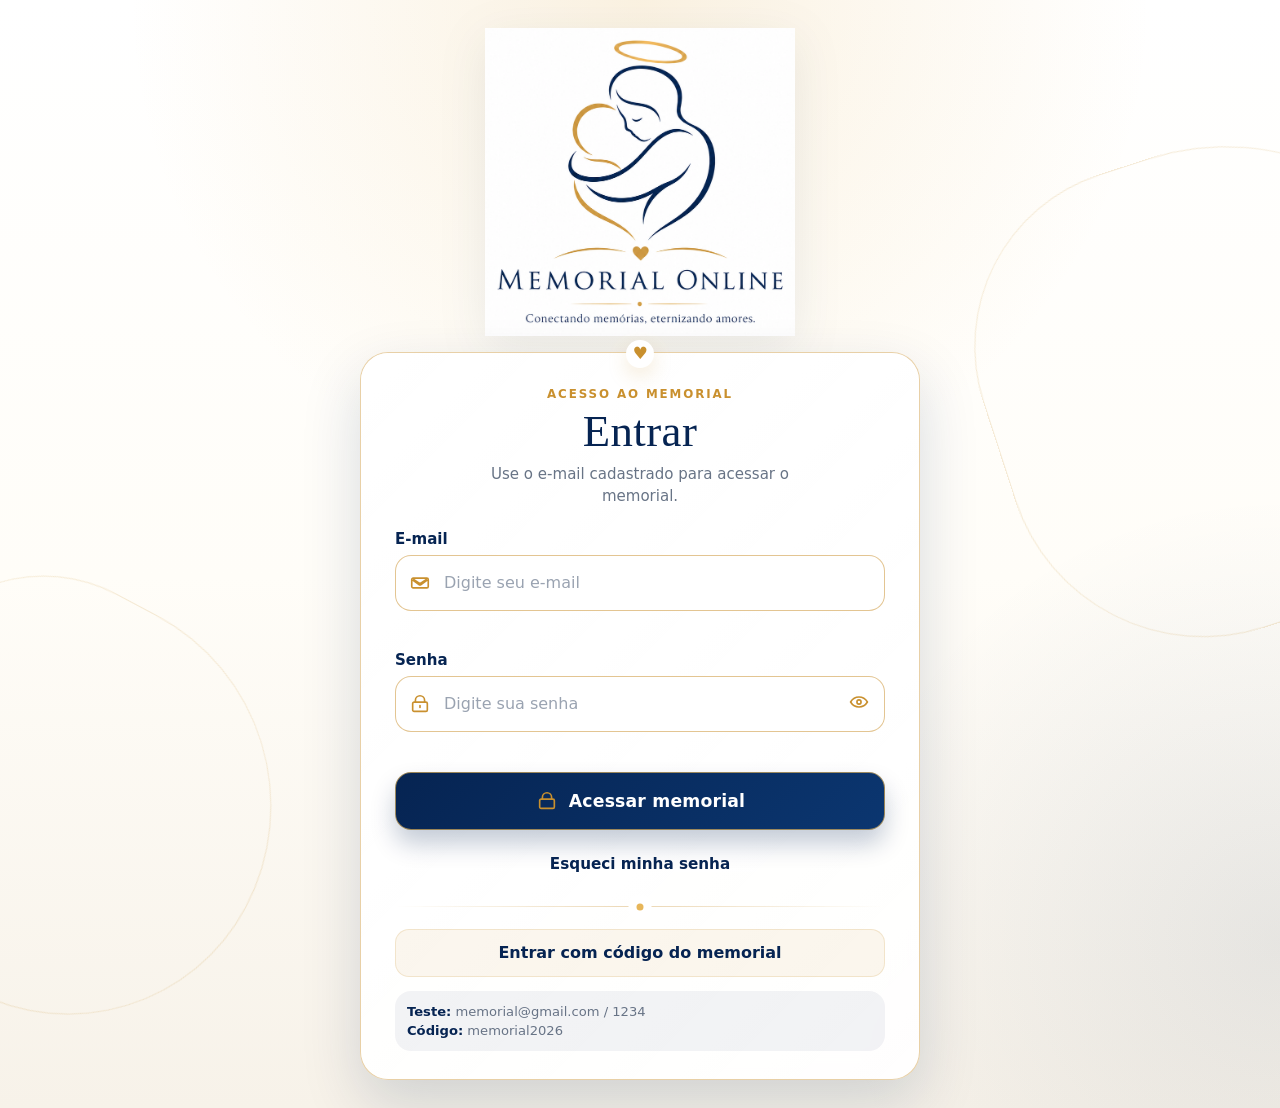
==== index.html @ 580d9a75 "Commit Inicial" ====
<!doctype html>
<html lang="pt-BR">
<head>
  <meta charset="utf-8" />
  <meta name="viewport" content="width=device-width, initial-scale=1, viewport-fit=cover" />
  <meta name="theme-color" content="#062452" />
  <meta name="description" content="Acesso ao Memorial Online" />
  <title>Memorial Online | Login</title>
  <link rel="preload" href="assets/logo-memorial-online.png" as="image" />
  <link rel="stylesheet" href="styles.css" />
</head>
<body class="login-page">
  <main class="page-shell" aria-labelledby="loginTitle">
    <section class="login-wrap">
      <header class="brand" aria-label="Memorial Online">
        <img src="assets/logo-memorial-online.png" alt="Memorial Online - Conectando memórias, eternizando amores" class="brand-logo" />
      </header>

      <section class="login-card" aria-label="Área de acesso">
        <div class="card-ornament" aria-hidden="true">♥</div>

        <div class="form-header">
          <p class="eyebrow">Acesso ao memorial</p>
          <h1 id="loginTitle">Entrar</h1>
          <p class="subtitle" id="modeDescription">Use o e-mail cadastrado para acessar o memorial.</p>
        </div>

        <form id="loginForm" novalidate>
          <div class="field-group account-field">
            <label for="email">E-mail</label>
            <div class="input-shell">
              <span class="input-icon" aria-hidden="true">
                <svg viewBox="0 0 24 24" focusable="false"><path d="M4.5 6.75h15a1.5 1.5 0 0 1 1.5 1.5v7.5a1.5 1.5 0 0 1-1.5 1.5h-15a1.5 1.5 0 0 1-1.5-1.5v-7.5a1.5 1.5 0 0 1 1.5-1.5Zm.9 1.5 6.6 4.62 6.6-4.62M4.5 9.15l6.75 4.72a1.3 1.3 0 0 0 1.5 0l6.75-4.72"/></svg>
              </span>
              <input id="email" name="email" type="email" inputmode="email" autocomplete="email" placeholder="Digite seu e-mail" />
            </div>
            <small class="error-message" id="emailError"></small>
          </div>

          <div class="field-group account-field">
            <label for="password">Senha</label>
            <div class="input-shell">
              <span class="input-icon" aria-hidden="true">
                <svg viewBox="0 0 24 24" focusable="false"><path d="M7 10V8a5 5 0 0 1 10 0v2m-11.5 0h13a1.5 1.5 0 0 1 1.5 1.5v7A1.5 1.5 0 0 1 18.5 20h-13A1.5 1.5 0 0 1 4 18.5v-7A1.5 1.5 0 0 1 5.5 10Zm6.5 3.6v2.1"/></svg>
              </span>
              <input id="password" name="password" type="password" autocomplete="current-password" placeholder="Digite sua senha" />
              <button class="icon-button" id="togglePassword" type="button" aria-label="Mostrar senha" aria-pressed="false">
                <svg viewBox="0 0 24 24" focusable="false"><path d="M2.8 12s3.35-5.5 9.2-5.5 9.2 5.5 9.2 5.5-3.35 5.5-9.2 5.5S2.8 12 2.8 12Zm9.2 2.25A2.25 2.25 0 1 0 12 9.75a2.25 2.25 0 0 0 0 4.5Z"/></svg>
              </button>
            </div>
            <small class="error-message" id="passwordError"></small>
          </div>

          <div class="field-group code-field is-hidden">
            <label for="memorialCode">Código do memorial</label>
            <div class="input-shell">
              <span class="input-icon" aria-hidden="true">
                <svg viewBox="0 0 24 24" focusable="false"><path d="M4 5.5A1.5 1.5 0 0 1 5.5 4h3v4h-4v-2.5Zm11.5-1.5h3A1.5 1.5 0 0 1 20 5.5v3h-4v-4.5Zm-11 11.5h4v4h-3A1.5 1.5 0 0 1 4 18v-2.5Zm11.5.5h4v2A1.5 1.5 0 0 1 18.5 19.5h-3V16ZM11 4h2v4h-2V4Zm-7 7h4v2H4v-2Zm7 0h2v2h-2v-2Zm5 0h4v2h-4v-2Zm-5 5h2v4h-2v-4Z"/></svg>
              </span>
              <input id="memorialCode" name="memorialCode" type="text" inputmode="text" autocomplete="one-time-code" placeholder="Ex.: memorial2026" autocapitalize="none" />
            </div>
            <small class="error-message" id="codeError"></small>
          </div>

          <button class="primary-button" id="submitButton" type="submit">
            <span class="button-icon" aria-hidden="true">
              <svg viewBox="0 0 24 24" focusable="false"><path d="M7 10V8a5 5 0 0 1 10 0v2m-11.5 0h13a1.5 1.5 0 0 1 1.5 1.5v7A1.5 1.5 0 0 1 18.5 20h-13A1.5 1.5 0 0 1 4 18.5v-7A1.5 1.5 0 0 1 5.5 10Z"/></svg>
            </span>
            <span id="submitText">Acessar memorial</span>
          </button>

          <div class="form-actions account-actions">
            <button class="link-button" id="forgotPassword" type="button">Esqueci minha senha</button>
          </div>

          <div class="divider" aria-hidden="true"><span></span></div>

          <button class="secondary-button" id="switchMode" type="button">
            Entrar com código do memorial
          </button>
        </form>

        <div class="demo-access" aria-label="Dados de teste">
          <strong>Teste:</strong> memorial@gmail.com / 1234<br />
          <strong>Código:</strong> memorial2026
        </div>

        <div class="status-message" id="statusMessage" role="status" aria-live="polite"></div>
      </section>
    </section>
  </main>

  <dialog class="recovery-modal" id="recoveryModal" aria-labelledby="recoveryTitle">
    <form method="dialog" class="modal-content">
      <button class="modal-close" value="cancel" aria-label="Fechar">×</button>
      <h2 id="recoveryTitle">Recuperar senha</h2>
      <p>Este é um protótipo. Em produção, o sistema enviaria um link seguro para redefinição.</p>
      <label for="recoveryEmail">E-mail</label>
      <input id="recoveryEmail" type="email" inputmode="email" autocomplete="email" placeholder="seuemail@dominio.com" />
      <button class="primary-button modal-button" value="default">Enviar instruções</button>
    </form>
  </dialog>

  <script src="app.js"></script>
</body>
</html>
---- styles.css ----
:root {
  --navy: #062452;
  --navy-2: #0b3670;
  --navy-3: #071a38;
  --gold: #c9902e;
  --gold-2: #e7b65a;
  --paper: #fffdf8;
  --soft: #f7f2e9;
  --card: rgba(255, 255, 255, 0.92);
  --text: #10243f;
  --muted: #687486;
  --danger: #b42318;
  --success: #136c42;
  --line: rgba(201, 144, 46, 0.25);
  --shadow: 0 24px 60px rgba(6, 36, 82, 0.16);
  --radius: 28px;
  --safe-top: env(safe-area-inset-top, 0px);
  --safe-right: env(safe-area-inset-right, 0px);
  --safe-bottom: env(safe-area-inset-bottom, 0px);
  --safe-left: env(safe-area-inset-left, 0px);
}

* {
  box-sizing: border-box;
}

html {
  min-height: 100%;
  scroll-behavior: smooth;
  -webkit-text-size-adjust: 100%;
}

body {
  margin: 0;
  min-height: 100vh;
  min-height: 100svh;
  font-family: Inter, ui-sans-serif, system-ui, -apple-system, BlinkMacSystemFont, "Segoe UI", sans-serif;
  color: var(--text);
  background:
    radial-gradient(circle at 50% 0%, rgba(231, 182, 90, 0.18), transparent 32rem),
    radial-gradient(circle at 100% 85%, rgba(6, 36, 82, 0.08), transparent 28rem),
    linear-gradient(180deg, #fff 0%, var(--paper) 52%, var(--soft) 100%);
  overflow-x: hidden;
}

body::before,
body::after {
  content: "";
  position: fixed;
  inset: auto auto -7rem -9rem;
  width: 26rem;
  height: 26rem;
  border: 1px solid rgba(201, 144, 46, 0.18);
  border-radius: 42% 58% 54% 46%;
  transform: rotate(28deg);
  pointer-events: none;
  z-index: -1;
}

body::after {
  inset: 9rem -12rem auto auto;
  width: 30rem;
  height: 30rem;
  transform: rotate(-18deg);
}

button,
input,
textarea {
  font: inherit;
}

button,
a {
  -webkit-tap-highlight-color: transparent;
}

a {
  color: inherit;
}

/* LOGIN */
.page-shell {
  width: 100%;
  min-height: 100vh;
  min-height: 100svh;
  display: grid;
  place-items: center;
  padding: calc(18px + var(--safe-top)) calc(16px + var(--safe-right)) calc(18px + var(--safe-bottom)) calc(16px + var(--safe-left));
}

.login-wrap {
  width: min(100%, 460px);
  display: grid;
  gap: 14px;
}

.brand {
  text-align: center;
  display: grid;
  justify-items: center;
  margin-bottom: -2px;
}

.brand-logo {
  width: min(70vw, 265px);
  height: auto;
  display: block;
  filter: drop-shadow(0 12px 24px rgba(6, 36, 82, 0.08));
}

.login-card,
.memorial-card,
.quick-info article,
.memorial-hero {
  border: 1px solid rgba(201, 144, 46, 0.42);
  background: var(--card);
  box-shadow: var(--shadow);
  backdrop-filter: blur(12px);
}

.login-card {
  position: relative;
  width: 100%;
  padding: 28px 20px 22px;
  border-radius: var(--radius);
}

.login-card::before,
.memorial-card::before,
.memorial-hero::before {
  content: "";
  position: absolute;
  inset: 0;
  border-radius: inherit;
  background: linear-gradient(135deg, rgba(255,255,255,0.78), rgba(255,255,255,0));
  pointer-events: none;
}

.card-ornament {
  position: absolute;
  top: -13px;
  left: 50%;
  translate: -50% 0;
  width: 28px;
  height: 28px;
  display: grid;
  place-items: center;
  border-radius: 999px;
  background: #fff;
  color: var(--gold);
  font-size: 17px;
  line-height: 1;
  box-shadow: 0 8px 20px rgba(201, 144, 46, 0.18);
}

.form-header,
#loginForm,
.status-message,
.demo-access,
.memorial-card > *,
.memorial-hero > * {
  position: relative;
  z-index: 1;
}

.form-header {
  text-align: center;
  margin-bottom: 22px;
}

.eyebrow {
  margin: 0 0 4px;
  color: var(--gold);
  font-size: 0.74rem;
  font-weight: 800;
  letter-spacing: 0.16em;
  text-transform: uppercase;
}

h1,
h2 {
  color: var(--navy);
  font-family: Georgia, "Times New Roman", serif;
  font-weight: 500;
  letter-spacing: 0.01em;
}

h1 {
  margin: 0;
  font-size: clamp(2.05rem, 11vw, 2.8rem);
}

h2 {
  margin: 0;
  font-size: clamp(1.55rem, 7vw, 2.2rem);
}

.subtitle {
  margin: 7px auto 0;
  max-width: 21rem;
  color: var(--muted);
  font-size: 0.94rem;
  line-height: 1.45;
}

#loginForm,
.message-form {
  display: grid;
  gap: 15px;
}

.field-group,
.message-form {
  display: grid;
  gap: 7px;
}

.field-group label,
.message-form label {
  color: var(--navy);
  font-size: 0.94rem;
  font-weight: 700;
}

.input-shell,
.message-form input,
.message-form textarea {
  position: relative;
  display: flex;
  align-items: center;
  min-height: 56px;
  border: 1.4px solid rgba(201, 144, 46, 0.52);
  border-radius: 16px;
  background: rgba(255, 255, 255, 0.94);
  transition: border-color 160ms ease, box-shadow 160ms ease, background 160ms ease;
}

.input-shell:focus-within,
.message-form input:focus,
.message-form textarea:focus {
  border-color: var(--gold);
  box-shadow: 0 0 0 4px rgba(201, 144, 46, 0.16);
  background: #fff;
}

.input-icon,
.button-icon {
  width: 48px;
  min-width: 48px;
  display: grid;
  place-items: center;
  color: var(--gold);
}

.input-icon svg,
.icon-button svg,
.button-icon svg {
  width: 22px;
  height: 22px;
  fill: none;
  stroke: currentColor;
  stroke-width: 1.8;
  stroke-linecap: round;
  stroke-linejoin: round;
}

input,
textarea {
  width: 100%;
  min-width: 0;
  border: 0;
  outline: 0;
  background: transparent;
  color: var(--text);
  font-size: 16px;
}

.input-shell input {
  min-height: 54px;
  padding: 0 14px 0 0;
}

.message-form input,
.message-form textarea {
  padding: 0 14px;
}

.message-form textarea {
  min-height: 116px;
  resize: vertical;
  padding-top: 13px;
  line-height: 1.45;
}

input::placeholder,
textarea::placeholder {
  color: #9aa3b1;
}

.icon-button {
  width: 50px;
  min-width: 50px;
  height: 54px;
  border: 0;
  border-radius: 14px;
  background: transparent;
  color: var(--gold);
  cursor: pointer;
}

.icon-button:active,
.primary-button:active,
.secondary-button:active,
.logout-button:active {
  scale: 0.98;
}

.error-message {
  min-height: 18px;
  color: var(--danger);
  font-size: 0.78rem;
  font-weight: 650;
}

.primary-button,
.secondary-button,
.link-button,
.logout-button {
  cursor: pointer;
}

.primary-button {
  width: 100%;
  min-height: 58px;
  display: inline-flex;
  align-items: center;
  justify-content: center;
  gap: 10px;
  border: 1px solid rgba(231, 182, 90, 0.66);
  border-radius: 16px;
  background: linear-gradient(135deg, var(--navy), var(--navy-2));
  color: #fff;
  text-decoration: none;
  font-size: 1.08rem;
  font-weight: 800;
  letter-spacing: 0.01em;
  box-shadow: 0 14px 25px rgba(6, 36, 82, 0.23);
  transition: transform 160ms ease, box-shadow 160ms ease, filter 160ms ease;
}

.primary-button:disabled {
  cursor: not-allowed;
  filter: grayscale(0.25);
  opacity: 0.75;
}

.button-icon {
  width: 24px;
  min-width: 24px;
}

.form-actions {
  display: flex;
  justify-content: center;
  margin-top: -2px;
}

.link-button,
.secondary-button,
.logout-button {
  border: 0;
  background: transparent;
  color: var(--navy);
  font-weight: 750;
}

.link-button {
  min-height: 42px;
  padding: 7px 10px;
  font-size: 0.95rem;
}

.secondary-button,
.logout-button {
  min-height: 48px;
  padding: 10px 12px;
  border-radius: 14px;
  color: var(--navy);
  background: rgba(201, 144, 46, 0.08);
  border: 1px solid rgba(201, 144, 46, 0.18);
}

.secondary-button.full {
  width: 100%;
}

.divider {
  height: 20px;
  display: grid;
  place-items: center;
  margin: -3px 0;
}

.divider span {
  position: relative;
  width: 100%;
  height: 1px;
  background: linear-gradient(90deg, transparent, rgba(201, 144, 46, 0.36), transparent);
}

.divider span::after {
  content: "";
  position: absolute;
  left: 50%;
  top: 50%;
  width: 7px;
  height: 7px;
  translate: -50% -50%;
  border-radius: 999px;
  background: var(--gold-2);
  box-shadow: 0 0 0 8px #fff;
}

.demo-access {
  margin-top: 14px;
  padding: 11px 12px;
  border-radius: 16px;
  background: rgba(6, 36, 82, 0.05);
  color: var(--muted);
  font-size: 0.82rem;
  line-height: 1.45;
}

.demo-access strong {
  color: var(--navy);
}

.status-message {
  display: none;
  margin-top: 14px;
  padding: 12px 14px;
  border-radius: 16px;
  font-weight: 700;
  font-size: 0.9rem;
  line-height: 1.35;
}

.status-message.is-success {
  display: block;
  color: var(--success);
  background: rgba(19, 108, 66, 0.1);
  border: 1px solid rgba(19, 108, 66, 0.16);
}

.status-message.is-error {
  display: block;
  color: var(--danger);
  background: rgba(180, 35, 24, 0.08);
  border: 1px solid rgba(180, 35, 24, 0.14);
}

.is-hidden {
  display: none !important;
}

.recovery-modal {
  width: min(calc(100% - 32px), 420px);
  padding: 0;
  border: 0;
  border-radius: 24px;
  box-shadow: var(--shadow);
  background: transparent;
}

.recovery-modal::backdrop {
  background: rgba(6, 36, 82, 0.45);
  backdrop-filter: blur(5px);
}

.modal-content {
  position: relative;
  display: grid;
  gap: 12px;
  padding: 24px;
  background: #fff;
  border: 1px solid rgba(201, 144, 46, 0.35);
  border-radius: 24px;
}

.modal-content h2 {
  margin: 0;
  color: var(--navy);
  font-family: Georgia, "Times New Roman", serif;
  font-size: 1.8rem;
}

.modal-content p {
  margin: 0;
  color: var(--muted);
  line-height: 1.45;
}

.modal-content label {
  margin-top: 6px;
  color: var(--navy);
  font-weight: 700;
}

.modal-content input {
  border: 1.4px solid rgba(201, 144, 46, 0.52);
  border-radius: 16px;
  min-height: 54px;
  padding: 0 14px;
  background: #fff;
}

.modal-close {
  position: absolute;
  top: 12px;
  right: 12px;
  width: 40px;
  height: 40px;
  border: 0;
  border-radius: 999px;
  background: rgba(6, 36, 82, 0.08);
  color: var(--navy);
  font-size: 1.5rem;
  cursor: pointer;
}

.modal-button {
  margin-top: 4px;
}

/* MEMORIAL */
.memorial-page {
  padding-bottom: max(22px, var(--safe-bottom));
}

.memorial-topbar {
  position: sticky;
  top: 0;
  z-index: 10;
  display: flex;
  align-items: center;
  justify-content: space-between;
  gap: 12px;
  padding: calc(10px + var(--safe-top)) calc(14px + var(--safe-right)) 10px calc(14px + var(--safe-left));
  background: rgba(255, 253, 248, 0.82);
  border-bottom: 1px solid rgba(201, 144, 46, 0.18);
  backdrop-filter: blur(16px);
}

.mini-brand {
  display: inline-flex;
  align-items: center;
  text-decoration: none;
}

.mini-brand img {
  width: 148px;
  height: auto;
  display: block;
}

.logout-button {
  min-height: 42px;
  padding-inline: 16px;
}

.memorial-shell {
  width: min(100% - 28px, 1120px);
  margin: 18px auto 0;
  display: grid;
  gap: 18px;
}

.memorial-hero {
  position: relative;
  overflow: hidden;
  text-align: center;
  border-radius: 32px;
  padding: 30px 18px 24px;
}

.memorial-hero::after {
  content: "";
  position: absolute;
  inset: auto -20% -45% -20%;
  height: 16rem;
  background: radial-gradient(circle, rgba(231, 182, 90, 0.18), transparent 65%);
  pointer-events: none;
}

.hero-photo {
  width: 102px;
  height: 102px;
  margin: 0 auto 12px;
  display: grid;
  place-items: center;
  border-radius: 999px;
  background:
    linear-gradient(#fff, #fff) padding-box,
    linear-gradient(135deg, var(--gold), var(--navy)) border-box;
  border: 3px solid transparent;
  box-shadow: 0 18px 35px rgba(6, 36, 82, 0.14);
}

.hero-photo span {
  color: var(--navy);
  font-family: Georgia, "Times New Roman", serif;
  font-size: 2.2rem;
  letter-spacing: 0.04em;
}

.memorial-hero h1 {
  max-width: 880px;
  margin: 0 auto;
  font-size: clamp(2.15rem, 11vw, 4.5rem);
  line-height: 0.98;
}

.life-dates {
  margin: 14px 0 0;
  color: var(--gold);
  font-weight: 850;
  letter-spacing: 0.06em;
}

.life-dates span {
  color: rgba(6, 36, 82, 0.45);
  padding: 0 6px;
}

.hero-text {
  max-width: 720px;
  margin: 16px auto 0;
  color: var(--muted);
  font-size: 1rem;
  line-height: 1.65;
}

.hero-actions {
  display: grid;
  gap: 10px;
  margin: 22px auto 0;
  max-width: 360px;
}

.hero-button {
  min-height: 54px;
}

.secondary-link {
  display: inline-flex;
  align-items: center;
  justify-content: center;
  min-height: 48px;
  color: var(--navy);
  font-weight: 800;
  text-decoration: none;
}

.quick-info {
  display: grid;
  grid-template-columns: 1fr;
  gap: 12px;
}

.quick-info article {
  border-radius: 20px;
  padding: 16px;
}

.quick-info strong,
.info-list span {
  display: block;
  color: var(--gold);
  font-size: 0.76rem;
  font-weight: 850;
  text-transform: uppercase;
  letter-spacing: 0.1em;
}

.quick-info span,
.info-list strong {
  display: block;
  margin-top: 6px;
  color: var(--navy);
  font-size: 1rem;
}

.content-grid {
  display: grid;
  gap: 18px;
}

.memorial-card {
  position: relative;
  overflow: hidden;
  border-radius: 26px;
  padding: 22px 18px;
}

.memorial-card p {
  color: var(--muted);
  line-height: 1.7;
}

.section-title {
  margin-bottom: 14px;
}

.row-title {
  display: flex;
  align-items: flex-start;
  justify-content: space-between;
  gap: 12px;
}

.soft-badge {
  display: inline-flex;
  padding: 7px 10px;
  border-radius: 999px;
  background: rgba(201, 144, 46, 0.1);
  color: var(--gold);
  font-size: 0.78rem;
  font-weight: 850;
}

.quote-card {
  background: linear-gradient(135deg, rgba(6, 36, 82, 0.96), rgba(11, 54, 112, 0.92));
  border-color: rgba(231, 182, 90, 0.42);
}

.quote-card p {
  margin: 0;
  color: #fff;
  font-family: Georgia, "Times New Roman", serif;
  font-size: clamp(1.25rem, 6vw, 1.75rem);
  line-height: 1.35;
}

.quote-mark {
  display: block;
  height: 34px;
  color: var(--gold-2);
  font-family: Georgia, "Times New Roman", serif;
  font-size: 4.2rem;
  line-height: 0.7;
}

.timeline {
  display: grid;
  gap: 16px;
}

.timeline-item {
  position: relative;
  display: grid;
  grid-template-columns: 76px 1fr;
  gap: 14px;
}

.timeline-item:not(:last-child)::before {
  content: "";
  position: absolute;
  left: 37px;
  top: 38px;
  bottom: -16px;
  width: 1px;
  background: var(--line);
}

.timeline-item time {
  position: relative;
  z-index: 1;
  display: grid;
  place-items: center;
  min-height: 36px;
  padding: 7px;
  border-radius: 999px;
  background: #fff;
  border: 1px solid var(--line);
  color: var(--gold);
  font-size: 0.78rem;
  font-weight: 850;
}

.timeline-item strong {
  color: var(--navy);
}

.timeline-item p {
  margin: 4px 0 0;
}

.gallery-grid {
  display: grid;
  grid-template-columns: 1fr;
  gap: 14px;
}

.gallery-grid figure {
  margin: 0;
}

.gallery-placeholder {
  min-height: 160px;
  display: grid;
  place-items: center;
  border-radius: 22px;
  background:
    linear-gradient(135deg, rgba(6, 36, 82, 0.12), rgba(201, 144, 46, 0.16)),
    #fff;
  border: 1px dashed rgba(201, 144, 46, 0.52);
  color: var(--gold);
  font-family: Georgia, "Times New Roman", serif;
  font-size: 2rem;
}

.gallery-grid figcaption {
  margin-top: 8px;
  color: var(--muted);
  font-size: 0.9rem;
}

.candle-area {
  display: grid;
  justify-items: center;
  text-align: center;
  gap: 14px;
}

.candle {
  position: relative;
  width: 70px;
  height: 104px;
  border-radius: 18px 18px 12px 12px;
  background: linear-gradient(180deg, #fff, #f5ead6);
  border: 1px solid rgba(201, 144, 46, 0.28);
  box-shadow: 0 18px 30px rgba(6, 36, 82, 0.1);
}

.candle::before {
  content: "";
  position: absolute;
  left: 50%;
  top: -28px;
  width: 24px;
  height: 38px;
  translate: -50% 0;
  border-radius: 50% 50% 50% 50%;
  background: radial-gradient(circle at 50% 72%, #fff5ba 0 15%, var(--gold-2) 42%, rgba(231, 182, 90, 0.1) 70%);
  filter: drop-shadow(0 0 14px rgba(231, 182, 90, 0.8));
}

.candle span {
  position: absolute;
  left: 50%;
  top: 10px;
  width: 2px;
  height: 16px;
  translate: -50% 0;
  border-radius: 99px;
  background: var(--navy);
}

.info-list {
  list-style: none;
  padding: 0;
  margin: 0;
  display: grid;
  gap: 12px;
}

.info-list li {
  padding: 12px;
  border-radius: 16px;
  background: rgba(6, 36, 82, 0.04);
}

.info-list strong {
  word-break: break-word;
  line-height: 1.35;
}

.messages-list {
  display: grid;
  gap: 12px;
  margin-top: 18px;
}

.message-item {
  padding: 14px;
  border-radius: 18px;
  background: rgba(255, 255, 255, 0.72);
  border: 1px solid rgba(201, 144, 46, 0.2);
}

.message-item div {
  display: flex;
  align-items: center;
  justify-content: space-between;
  gap: 10px;
}

.message-item strong {
  color: var(--navy);
}

.message-item span {
  color: var(--gold);
  font-size: 0.8rem;
  font-weight: 750;
}

.message-item p {
  margin: 8px 0 0;
}

@media (min-width: 700px) {
  .page-shell {
    padding: calc(28px + var(--safe-top)) calc(26px + var(--safe-right)) calc(28px + var(--safe-bottom)) calc(26px + var(--safe-left));
  }

  .login-wrap {
    width: min(100%, 560px);
    gap: 18px;
  }

  .brand-logo {
    width: 310px;
  }

  .login-card {
    padding: 34px 34px 28px;
  }

  .memorial-shell {
    width: min(100% - 48px, 1120px);
    gap: 24px;
  }

  .memorial-topbar {
    padding-inline: calc(24px + var(--safe-left)) calc(24px + var(--safe-right));
  }

  .mini-brand img {
    width: 180px;
  }

  .memorial-hero {
    padding: 50px 44px 42px;
  }

  .hero-actions {
    grid-template-columns: 1fr 1fr;
    max-width: 460px;
    align-items: center;
  }

  .quick-info {
    grid-template-columns: repeat(5, 1fr);
  }

  .content-grid {
    grid-template-columns: 1.35fr 0.85fr;
    align-items: stretch;
  }

  .memorial-card {
    padding: 28px;
  }

  .gallery-grid {
    grid-template-columns: repeat(3, 1fr);
  }
}

@media (max-width: 430px) {
  .memorial-shell {
    width: min(100% - 22px, 1120px);
  }

  .mini-brand img {
    width: 126px;
  }

  .logout-button {
    min-height: 38px;
    padding-inline: 12px;
  }

  .quick-info article {
    padding: 14px;
  }

  .timeline-item {
    grid-template-columns: 66px 1fr;
    gap: 11px;
  }

  .timeline-item:not(:last-child)::before {
    left: 32px;
  }
}

@media (max-width: 380px) {
  .page-shell {
    padding-top: calc(12px + var(--safe-top));
    padding-bottom: calc(12px + var(--safe-bottom));
  }

  .brand-logo {
    width: min(68vw, 220px);
  }

  .login-card {
    padding: 24px 16px 18px;
    border-radius: 24px;
  }

  .form-header {
    margin-bottom: 16px;
  }

  #loginForm {
    gap: 11px;
  }

  .subtitle {
    font-size: 0.86rem;
  }

  .memorial-hero h1 {
    font-size: 2rem;
  }
}

@media (max-height: 700px) and (max-width: 520px) {
  .page-shell {
    align-items: start;
  }

  .brand-logo {
    width: 190px;
  }

  .login-card {
    padding-top: 22px;
  }

  .subtitle {
    display: none;
  }
}

.memory-audio {
  margin: 22px auto 0;
  width: min(100%, 560px);
  display: grid;
  gap: 14px;
  padding: 16px;
  border: 1px solid rgba(210, 157, 55, 0.38);
  border-radius: 22px;
  background: rgba(255, 255, 255, 0.72);
  box-shadow: 0 16px 36px rgba(6, 36, 82, 0.08);
}

.memory-audio strong {
  display: block;
  color: var(--navy);
  font-family: var(--font-serif);
  font-size: 1.02rem;
}

.memory-audio span {
  display: block;
  margin-top: 4px;
  color: var(--muted);
  font-size: 0.92rem;
  line-height: 1.45;
}

.audio-actions {
  display: grid;
  grid-template-columns: 1fr 1fr;
  gap: 10px;
}

.audio-button {
  min-height: 44px;
  border: 1px solid rgba(210, 157, 55, 0.55);
  border-radius: 999px;
  background: var(--navy);
  color: #fff;
  font-weight: 800;
  cursor: pointer;
  box-shadow: 0 10px 22px rgba(6, 36, 82, 0.14);
}

.audio-button.ghost {
  background: #fff;
  color: var(--navy);
}

.audio-button:disabled {
  opacity: 0.55;
  cursor: not-allowed;
  box-shadow: none;
}
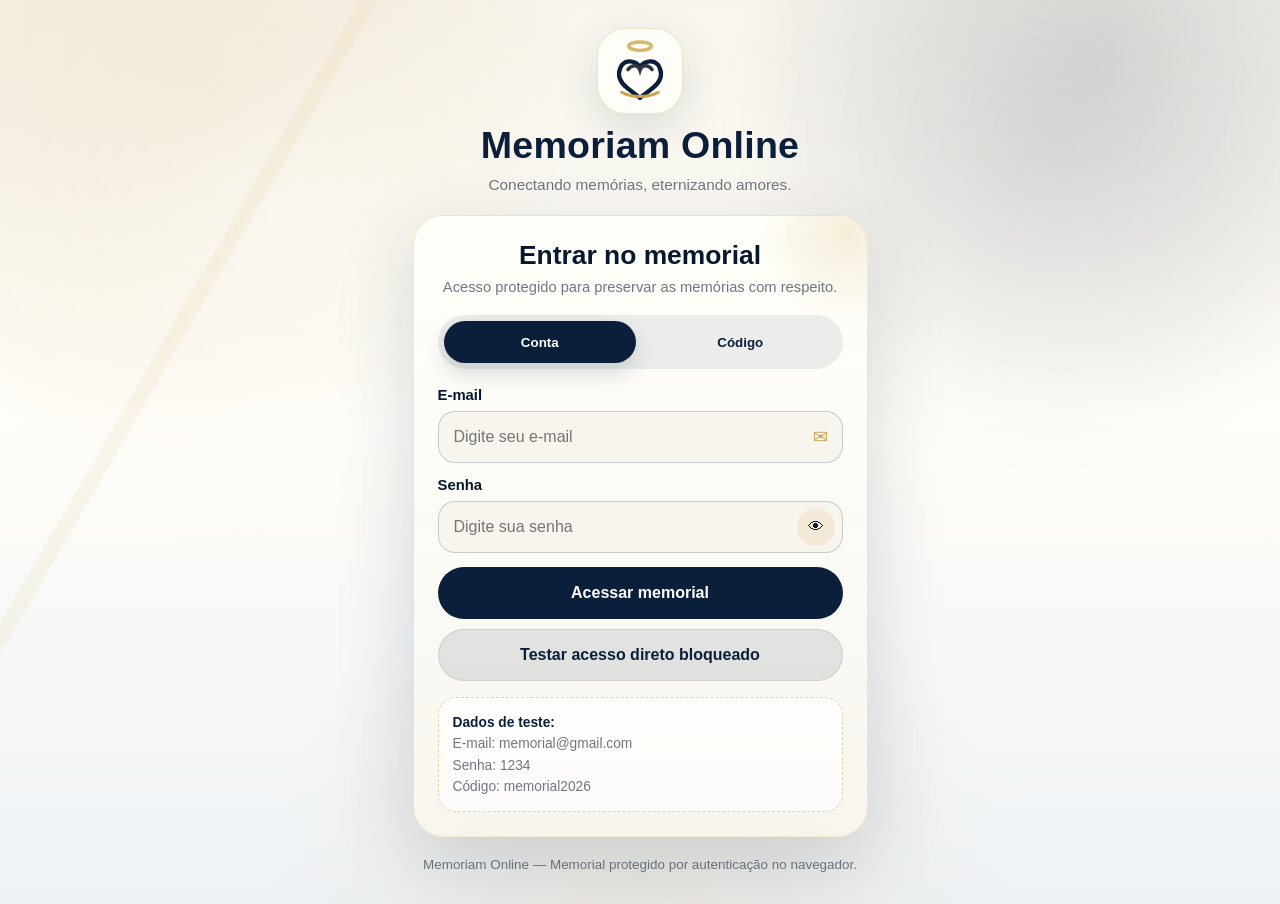
==== commit 70674425: "Atualização 29.06.2026 23:58" ====
--- a/index.html
+++ b/index.html
@@ -1,106 +1,569 @@
-<!doctype html>
+<!DOCTYPE html>
 <html lang="pt-BR">
 <head>
-  <meta charset="utf-8" />
-  <meta name="viewport" content="width=device-width, initial-scale=1, viewport-fit=cover" />
-  <meta name="theme-color" content="#062452" />
-  <meta name="description" content="Acesso ao Memorial Online" />
-  <title>Memorial Online | Login</title>
-  <link rel="preload" href="assets/logo-memorial-online.png" as="image" />
-  <link rel="stylesheet" href="styles.css" />
+  <meta charset="UTF-8" />
+  <meta name="viewport" content="width=device-width, initial-scale=1.0" />
+  <title>Memoriam Online | Login</title>
+
+  <style>
+    :root {
+      --azul-profundo: #0b1f3a;
+      --azul-noite: #07182e;
+      --grafite: #2e3440;
+      --dourado: #c9a24a;
+      --dourado-suave: #d8b76a;
+      --off-white: #f8f5ee;
+      --branco-card: rgba(255, 255, 250, 0.94);
+      --cinza-suave: #6f7782;
+      --texto: #2e3440;
+      --erro: #9b2f2f;
+      --sucesso: #2f6b58;
+    }
+
+    * {
+      box-sizing: border-box;
+      margin: 0;
+      padding: 0;
+    }
+
+    html,
+    body {
+      min-height: 100%;
+    }
+
+    body {
+      min-height: 100vh;
+      font-family: Arial, Helvetica, sans-serif;
+      color: var(--texto);
+      background:
+        radial-gradient(circle at 16% 10%, rgba(201,162,74,0.22), transparent 28%),
+        radial-gradient(circle at 86% 6%, rgba(11,31,58,0.11), transparent 26%),
+        radial-gradient(circle at 50% 100%, rgba(201,162,74,0.12), transparent 34%),
+        linear-gradient(180deg, var(--off-white), #fffdf8 46%, #eef2f6 100%);
+      display: grid;
+      place-items: center;
+      padding: 18px;
+      overflow-x: hidden;
+    }
+
+    body::before {
+      content: "";
+      position: fixed;
+      inset: 0;
+      pointer-events: none;
+      background:
+        linear-gradient(120deg, transparent 0 20%, rgba(201,162,74,0.08) 20% 21%, transparent 21% 100%),
+        radial-gradient(circle at 22% 24%, rgba(255,255,255,0.55), transparent 28%),
+        radial-gradient(circle at 82% 16%, rgba(11,31,58,0.08), transparent 26%);
+    }
+
+    .login-page {
+      position: relative;
+      z-index: 1;
+      width: min(100%, 455px);
+      padding: 10px 0;
+    }
+
+    .brand {
+      text-align: center;
+      margin-bottom: 18px;
+      animation: subir 650ms ease both;
+    }
+
+    .brand-symbol {
+      width: 86px;
+      height: 86px;
+      margin: 0 auto 12px;
+      display: grid;
+      place-items: center;
+      border-radius: 28px;
+      background: rgba(255,255,250,0.74);
+      border: 1px solid rgba(201,162,74,0.28);
+      box-shadow: 0 16px 44px rgba(11,31,58,0.12);
+    }
+
+    .brand-symbol svg {
+      width: 68px;
+      height: 68px;
+      display: block;
+    }
+
+    .brand h1 {
+      color: var(--azul-profundo);
+      font-size: clamp(1.65rem, 7vw, 2.35rem);
+      letter-spacing: 0.2px;
+      line-height: 1.05;
+    }
+
+    .brand p {
+      color: var(--cinza-suave);
+      margin-top: 8px;
+      font-size: 0.96rem;
+      line-height: 1.5;
+    }
+
+    .login-card {
+      width: 100%;
+      padding: 24px;
+      border-radius: 30px;
+      background: linear-gradient(180deg, rgba(255,255,250,0.97), rgba(248,245,238,0.94));
+      border: 1px solid rgba(201,162,74,0.24);
+      box-shadow: 0 24px 80px rgba(11,31,58,0.16);
+      animation: subir 780ms ease both;
+      overflow: hidden;
+      position: relative;
+    }
+
+    .login-card::after {
+      content: "";
+      position: absolute;
+      right: -76px;
+      top: -80px;
+      width: 190px;
+      height: 190px;
+      background: radial-gradient(circle, rgba(201,162,74,0.18), transparent 70%);
+      pointer-events: none;
+    }
+
+    .login-card > * {
+      position: relative;
+      z-index: 1;
+    }
+
+    @keyframes subir {
+      from {
+        opacity: 0;
+        transform: translateY(18px);
+      }
+
+      to {
+        opacity: 1;
+        transform: translateY(0);
+      }
+    }
+
+    .login-title {
+      text-align: center;
+      margin-bottom: 18px;
+    }
+
+    .login-title h2 {
+      color: var(--azul-noite);
+      font-size: 1.65rem;
+      margin-bottom: 6px;
+    }
+
+    .login-title span {
+      color: var(--cinza-suave);
+      font-size: 0.92rem;
+      line-height: 1.4;
+    }
+
+    .alerta {
+      display: none;
+      margin-bottom: 16px;
+      padding: 12px 14px;
+      border-radius: 16px;
+      background: rgba(155,47,47,0.08);
+      color: var(--erro);
+      border: 1px solid rgba(155,47,47,0.16);
+      line-height: 1.45;
+      font-size: 0.92rem;
+      font-weight: 700;
+    }
+
+    .alerta.sucesso {
+      background: rgba(47,107,88,0.08);
+      border-color: rgba(47,107,88,0.16);
+      color: var(--sucesso);
+    }
+
+    .tabs {
+      display: grid;
+      grid-template-columns: 1fr 1fr;
+      gap: 8px;
+      padding: 6px;
+      border-radius: 999px;
+      background: rgba(11,31,58,0.07);
+      margin-bottom: 18px;
+    }
+
+    .tab-btn {
+      min-height: 42px;
+      border: none;
+      border-radius: 999px;
+      cursor: pointer;
+      background: transparent;
+      color: var(--azul-profundo);
+      font-weight: 800;
+      transition: background 180ms ease, color 180ms ease, box-shadow 180ms ease;
+    }
+
+    .tab-btn.active {
+      background: var(--azul-profundo);
+      color: white;
+      box-shadow: 0 10px 22px rgba(11,31,58,0.16);
+    }
+
+    .painel-login {
+      display: none;
+    }
+
+    .painel-login.active {
+      display: block;
+    }
+
+    .campo {
+      margin-bottom: 14px;
+    }
+
+    .campo label {
+      display: block;
+      color: var(--azul-noite);
+      font-weight: 800;
+      margin-bottom: 8px;
+      font-size: 0.93rem;
+    }
+
+    .input-wrap {
+      position: relative;
+    }
+
+    .input-wrap input {
+      width: 100%;
+      min-height: 52px;
+      border: 1px solid rgba(11,31,58,0.20);
+      background: #f8f5ee;
+      border-radius: 17px;
+      padding: 14px 48px 14px 15px;
+      color: var(--texto);
+      font-size: 1rem;
+      outline: none;
+      transition: box-shadow 180ms ease, border-color 180ms ease;
+    }
+
+    .input-wrap input:focus {
+      border-color: var(--dourado);
+      box-shadow: 0 0 0 4px rgba(201,162,74,0.16);
+    }
+
+    .input-icon {
+      position: absolute;
+      right: 15px;
+      top: 50%;
+      transform: translateY(-50%);
+      color: var(--dourado);
+      font-size: 1.1rem;
+    }
+
+    .toggle-senha {
+      position: absolute;
+      right: 8px;
+      top: 50%;
+      transform: translateY(-50%);
+      width: 38px;
+      height: 38px;
+      border: none;
+      border-radius: 50%;
+      background: rgba(201,162,74,0.14);
+      cursor: pointer;
+      color: var(--azul-profundo);
+      font-size: 1rem;
+    }
+
+    .btn {
+      width: 100%;
+      border: none;
+      min-height: 52px;
+      border-radius: 999px;
+      cursor: pointer;
+      display: inline-flex;
+      align-items: center;
+      justify-content: center;
+      gap: 8px;
+      font-weight: 900;
+      font-size: 1rem;
+      text-decoration: none;
+      transition: transform 180ms ease, box-shadow 180ms ease, background 180ms ease;
+    }
+
+    .btn:hover {
+      transform: translateY(-2px);
+      box-shadow: 0 12px 24px rgba(11,31,58,0.15);
+    }
+
+    .btn-primary {
+      background: var(--azul-profundo);
+      color: white;
+    }
+
+    .btn-primary:hover {
+      background: var(--azul-noite);
+    }
+
+    .btn-secondary {
+      margin-top: 10px;
+      background: rgba(11,31,58,0.10);
+      color: var(--azul-profundo);
+      border: 1px solid rgba(11,31,58,0.10);
+    }
+
+    .credenciais {
+      margin-top: 16px;
+      padding: 14px;
+      border-radius: 18px;
+      background: rgba(255,255,255,0.66);
+      border: 1px dashed rgba(201,162,74,0.45);
+      color: var(--cinza-suave);
+      font-size: 0.86rem;
+      line-height: 1.55;
+    }
+
+    .credenciais strong {
+      color: var(--azul-profundo);
+    }
+
+    footer {
+      text-align: center;
+      margin-top: 18px;
+      color: var(--cinza-suave);
+      font-size: 0.84rem;
+      line-height: 1.5;
+    }
+
+    @media (max-width: 430px) {
+      body {
+        padding: 12px;
+        place-items: start center;
+      }
+
+      .login-page {
+        padding-top: 12px;
+      }
+
+      .brand-symbol {
+        width: 76px;
+        height: 76px;
+        border-radius: 24px;
+      }
+
+      .brand-symbol svg {
+        width: 60px;
+        height: 60px;
+      }
+
+      .login-card {
+        padding: 20px 16px;
+        border-radius: 26px;
+      }
+
+      .tabs {
+        border-radius: 20px;
+        grid-template-columns: 1fr;
+      }
+    }
+  </style>
 </head>
-<body class="login-page">
-  <main class="page-shell" aria-labelledby="loginTitle">
-    <section class="login-wrap">
-      <header class="brand" aria-label="Memorial Online">
-        <img src="assets/logo-memorial-online.png" alt="Memorial Online - Conectando memórias, eternizando amores" class="brand-logo" />
-      </header>
-
-      <section class="login-card" aria-label="Área de acesso">
-        <div class="card-ornament" aria-hidden="true">♥</div>
-
-        <div class="form-header">
-          <p class="eyebrow">Acesso ao memorial</p>
-          <h1 id="loginTitle">Entrar</h1>
-          <p class="subtitle" id="modeDescription">Use o e-mail cadastrado para acessar o memorial.</p>
+
+<body>
+  <main class="login-page">
+    <section class="brand" aria-label="Memoriam Online">
+      <div class="brand-symbol" aria-hidden="true">
+        <svg viewBox="0 0 96 96" role="img">
+          <ellipse cx="48" cy="13" rx="16" ry="6" fill="none" stroke="#d8b76a" stroke-width="5" />
+          <path d="M30 72c-10-8-14-18-10-28 5-13 20-12 28-2 8-10 23-11 28 2 4 10 0 20-10 28L48 86 30 72Z" fill="none" stroke="#0b1f3a" stroke-width="6" stroke-linecap="round" stroke-linejoin="round" />
+          <path d="M31 46c5-7 14-8 17 1 3-9 12-8 17-1" fill="none" stroke="#2e3440" stroke-width="5" stroke-linecap="round" />
+          <path d="M22 78c14 8 38 8 52 0" fill="none" stroke="#c9a24a" stroke-width="4" stroke-linecap="round" />
+        </svg>
+      </div>
+
+      <h1>Memoriam Online</h1>
+      <p>Conectando memórias, eternizando amores.</p>
+    </section>
+
+    <section class="login-card">
+      <div class="login-title">
+        <h2>Entrar no memorial</h2>
+        <span>Acesso protegido para preservar as memórias com respeito.</span>
+      </div>
+
+      <div id="alertaLogin" class="alerta" role="alert"></div>
+
+      <div class="tabs" role="tablist" aria-label="Método de acesso">
+        <button id="tabConta" class="tab-btn active" type="button" role="tab" aria-selected="true">Conta</button>
+        <button id="tabCodigo" class="tab-btn" type="button" role="tab" aria-selected="false">Código</button>
+      </div>
+
+      <form id="formConta" class="painel-login active" autocomplete="on">
+        <div class="campo">
+          <label for="email">E-mail</label>
+          <div class="input-wrap">
+            <input id="email" type="email" placeholder="Digite seu e-mail" inputmode="email" autocomplete="email" />
+            <span class="input-icon">✉</span>
+          </div>
         </div>
 
-        <form id="loginForm" novalidate>
-          <div class="field-group account-field">
-            <label for="email">E-mail</label>
-            <div class="input-shell">
-              <span class="input-icon" aria-hidden="true">
-                <svg viewBox="0 0 24 24" focusable="false"><path d="M4.5 6.75h15a1.5 1.5 0 0 1 1.5 1.5v7.5a1.5 1.5 0 0 1-1.5 1.5h-15a1.5 1.5 0 0 1-1.5-1.5v-7.5a1.5 1.5 0 0 1 1.5-1.5Zm.9 1.5 6.6 4.62 6.6-4.62M4.5 9.15l6.75 4.72a1.3 1.3 0 0 0 1.5 0l6.75-4.72"/></svg>
-              </span>
-              <input id="email" name="email" type="email" inputmode="email" autocomplete="email" placeholder="Digite seu e-mail" />
-            </div>
-            <small class="error-message" id="emailError"></small>
+        <div class="campo">
+          <label for="senha">Senha</label>
+          <div class="input-wrap">
+            <input id="senha" type="password" placeholder="Digite sua senha" autocomplete="current-password" />
+            <button id="btnMostrarSenha" class="toggle-senha" type="button" aria-label="Mostrar senha">👁</button>
           </div>
-
-          <div class="field-group account-field">
-            <label for="password">Senha</label>
-            <div class="input-shell">
-              <span class="input-icon" aria-hidden="true">
-                <svg viewBox="0 0 24 24" focusable="false"><path d="M7 10V8a5 5 0 0 1 10 0v2m-11.5 0h13a1.5 1.5 0 0 1 1.5 1.5v7A1.5 1.5 0 0 1 18.5 20h-13A1.5 1.5 0 0 1 4 18.5v-7A1.5 1.5 0 0 1 5.5 10Zm6.5 3.6v2.1"/></svg>
-              </span>
-              <input id="password" name="password" type="password" autocomplete="current-password" placeholder="Digite sua senha" />
-              <button class="icon-button" id="togglePassword" type="button" aria-label="Mostrar senha" aria-pressed="false">
-                <svg viewBox="0 0 24 24" focusable="false"><path d="M2.8 12s3.35-5.5 9.2-5.5 9.2 5.5 9.2 5.5-3.35 5.5-9.2 5.5S2.8 12 2.8 12Zm9.2 2.25A2.25 2.25 0 1 0 12 9.75a2.25 2.25 0 0 0 0 4.5Z"/></svg>
-              </button>
-            </div>
-            <small class="error-message" id="passwordError"></small>
+        </div>
+
+        <button class="btn btn-primary" type="submit">Acessar memorial</button>
+      </form>
+
+      <form id="formCodigo" class="painel-login" autocomplete="off">
+        <div class="campo">
+          <label for="codigoMemorial">Código do memorial</label>
+          <div class="input-wrap">
+            <input id="codigoMemorial" type="text" placeholder="Digite o código do memorial" autocomplete="off" autocapitalize="none" />
+            <span class="input-icon">⌁</span>
           </div>
-
-          <div class="field-group code-field is-hidden">
-            <label for="memorialCode">Código do memorial</label>
-            <div class="input-shell">
-              <span class="input-icon" aria-hidden="true">
-                <svg viewBox="0 0 24 24" focusable="false"><path d="M4 5.5A1.5 1.5 0 0 1 5.5 4h3v4h-4v-2.5Zm11.5-1.5h3A1.5 1.5 0 0 1 20 5.5v3h-4v-4.5Zm-11 11.5h4v4h-3A1.5 1.5 0 0 1 4 18v-2.5Zm11.5.5h4v2A1.5 1.5 0 0 1 18.5 19.5h-3V16ZM11 4h2v4h-2V4Zm-7 7h4v2H4v-2Zm7 0h2v2h-2v-2Zm5 0h4v2h-4v-2Zm-5 5h2v4h-2v-4Z"/></svg>
-              </span>
-              <input id="memorialCode" name="memorialCode" type="text" inputmode="text" autocomplete="one-time-code" placeholder="Ex.: memorial2026" autocapitalize="none" />
-            </div>
-            <small class="error-message" id="codeError"></small>
-          </div>
-
-          <button class="primary-button" id="submitButton" type="submit">
-            <span class="button-icon" aria-hidden="true">
-              <svg viewBox="0 0 24 24" focusable="false"><path d="M7 10V8a5 5 0 0 1 10 0v2m-11.5 0h13a1.5 1.5 0 0 1 1.5 1.5v7A1.5 1.5 0 0 1 18.5 20h-13A1.5 1.5 0 0 1 4 18.5v-7A1.5 1.5 0 0 1 5.5 10Z"/></svg>
-            </span>
-            <span id="submitText">Acessar memorial</span>
-          </button>
-
-          <div class="form-actions account-actions">
-            <button class="link-button" id="forgotPassword" type="button">Esqueci minha senha</button>
-          </div>
-
-          <div class="divider" aria-hidden="true"><span></span></div>
-
-          <button class="secondary-button" id="switchMode" type="button">
-            Entrar com código do memorial
-          </button>
-        </form>
-
-        <div class="demo-access" aria-label="Dados de teste">
-          <strong>Teste:</strong> memorial@gmail.com / 1234<br />
-          <strong>Código:</strong> memorial2026
         </div>
 
-        <div class="status-message" id="statusMessage" role="status" aria-live="polite"></div>
-      </section>
+        <button class="btn btn-primary" type="submit">Entrar com código</button>
+      </form>
+
+      <a class="btn btn-secondary" href="inmemorian_Pedro_Baptista_Pereira_neto.html">Testar acesso direto bloqueado</a>
+
+      <div class="credenciais">
+        <strong>Dados de teste:</strong><br />
+        E-mail: memorial@gmail.com<br />
+        Senha: 1234<br />
+        Código: memorial2026
+      </div>
     </section>
+
+    <footer>
+      Memoriam Online — Memorial protegido por autenticação no navegador.
+    </footer>
   </main>
 
-  <dialog class="recovery-modal" id="recoveryModal" aria-labelledby="recoveryTitle">
-    <form method="dialog" class="modal-content">
-      <button class="modal-close" value="cancel" aria-label="Fechar">×</button>
-      <h2 id="recoveryTitle">Recuperar senha</h2>
-      <p>Este é um protótipo. Em produção, o sistema enviaria um link seguro para redefinição.</p>
-      <label for="recoveryEmail">E-mail</label>
-      <input id="recoveryEmail" type="email" inputmode="email" autocomplete="email" placeholder="seuemail@dominio.com" />
-      <button class="primary-button modal-button" value="default">Enviar instruções</button>
-    </form>
-  </dialog>
-
-  <script src="app.js"></script>
+  <script>
+    const EMAIL_VALIDO = "memorial@gmail.com";
+    const SENHA_VALIDA = "1234";
+    const CODIGO_VALIDO = "memorial2026";
+    const PAGINA_MEMORIAL = "inmemorian_Pedro_Baptista_Pereira_neto.html";
+
+    const tabConta = document.getElementById("tabConta");
+    const tabCodigo = document.getElementById("tabCodigo");
+    const formConta = document.getElementById("formConta");
+    const formCodigo = document.getElementById("formCodigo");
+    const alertaLogin = document.getElementById("alertaLogin");
+    const email = document.getElementById("email");
+    const senha = document.getElementById("senha");
+    const codigoMemorial = document.getElementById("codigoMemorial");
+    const btnMostrarSenha = document.getElementById("btnMostrarSenha");
+
+    function mostrarAlerta(mensagem, tipo = "erro") {
+      alertaLogin.textContent = mensagem;
+      alertaLogin.className = tipo === "sucesso" ? "alerta sucesso" : "alerta";
+      alertaLogin.style.display = "block";
+    }
+
+    function limparAlerta() {
+      alertaLogin.textContent = "";
+      alertaLogin.style.display = "none";
+      alertaLogin.className = "alerta";
+    }
+
+    function trocarPainel(tipo) {
+      limparAlerta();
+      const contaAtiva = tipo === "conta";
+
+      tabConta.classList.toggle("active", contaAtiva);
+      tabCodigo.classList.toggle("active", !contaAtiva);
+      tabConta.setAttribute("aria-selected", String(contaAtiva));
+      tabCodigo.setAttribute("aria-selected", String(!contaAtiva));
+
+      formConta.classList.toggle("active", contaAtiva);
+      formCodigo.classList.toggle("active", !contaAtiva);
+
+      setTimeout(function () {
+        if (contaAtiva) email.focus();
+        else codigoMemorial.focus();
+      }, 80);
+    }
+
+    function liberarAcesso(metodo) {
+      sessionStorage.setItem("memoriamOnlineAutenticado", "sim");
+      sessionStorage.setItem("memoriamOnlineMetodoLogin", metodo);
+      sessionStorage.setItem("memoriamOnlineLoginEm", new Date().toISOString());
+
+      mostrarAlerta("Acesso liberado. Abrindo memorial...", "sucesso");
+      setTimeout(function () {
+        window.location.href = PAGINA_MEMORIAL;
+      }, 450);
+    }
+
+    tabConta.addEventListener("click", function () {
+      trocarPainel("conta");
+    });
+
+    tabCodigo.addEventListener("click", function () {
+      trocarPainel("codigo");
+    });
+
+    btnMostrarSenha.addEventListener("click", function () {
+      const mostrando = senha.type === "text";
+      senha.type = mostrando ? "password" : "text";
+      btnMostrarSenha.textContent = mostrando ? "👁" : "🙈";
+      btnMostrarSenha.setAttribute("aria-label", mostrando ? "Mostrar senha" : "Ocultar senha");
+    });
+
+    formConta.addEventListener("submit", function (event) {
+      event.preventDefault();
+      limparAlerta();
+
+      const emailDigitado = email.value.trim().toLowerCase();
+      const senhaDigitada = senha.value.trim();
+
+      if (!emailDigitado || !senhaDigitada) {
+        mostrarAlerta("Informe e-mail e senha para continuar.");
+        return;
+      }
+
+      if (emailDigitado === EMAIL_VALIDO && senhaDigitada === SENHA_VALIDA) {
+        liberarAcesso("email");
+        return;
+      }
+
+      mostrarAlerta("E-mail ou senha inválidos. A página do memorial continua bloqueada.");
+      senha.value = "";
+      senha.focus();
+    });
+
+    formCodigo.addEventListener("submit", function (event) {
+      event.preventDefault();
+      limparAlerta();
+
+      const codigoDigitado = codigoMemorial.value.trim().toLowerCase();
+
+      if (!codigoDigitado) {
+        mostrarAlerta("Informe o código do memorial para continuar.");
+        return;
+      }
+
+      if (codigoDigitado === CODIGO_VALIDO.toLowerCase()) {
+        liberarAcesso("codigo");
+        return;
+      }
+
+      mostrarAlerta("Código do memorial inválido. Acesso negado.");
+      codigoMemorial.focus();
+    });
+
+    const params = new URLSearchParams(window.location.search);
+
+    if (params.get("acesso") === "negado") {
+      mostrarAlerta("Você tentou abrir o memorial sem login. Faça login para continuar.");
+    }
+
+    if (params.get("saiu") === "1") {
+      mostrarAlerta("Você saiu do memorial com segurança.", "sucesso");
+    }
+  </script>
 </body>
 </html>
